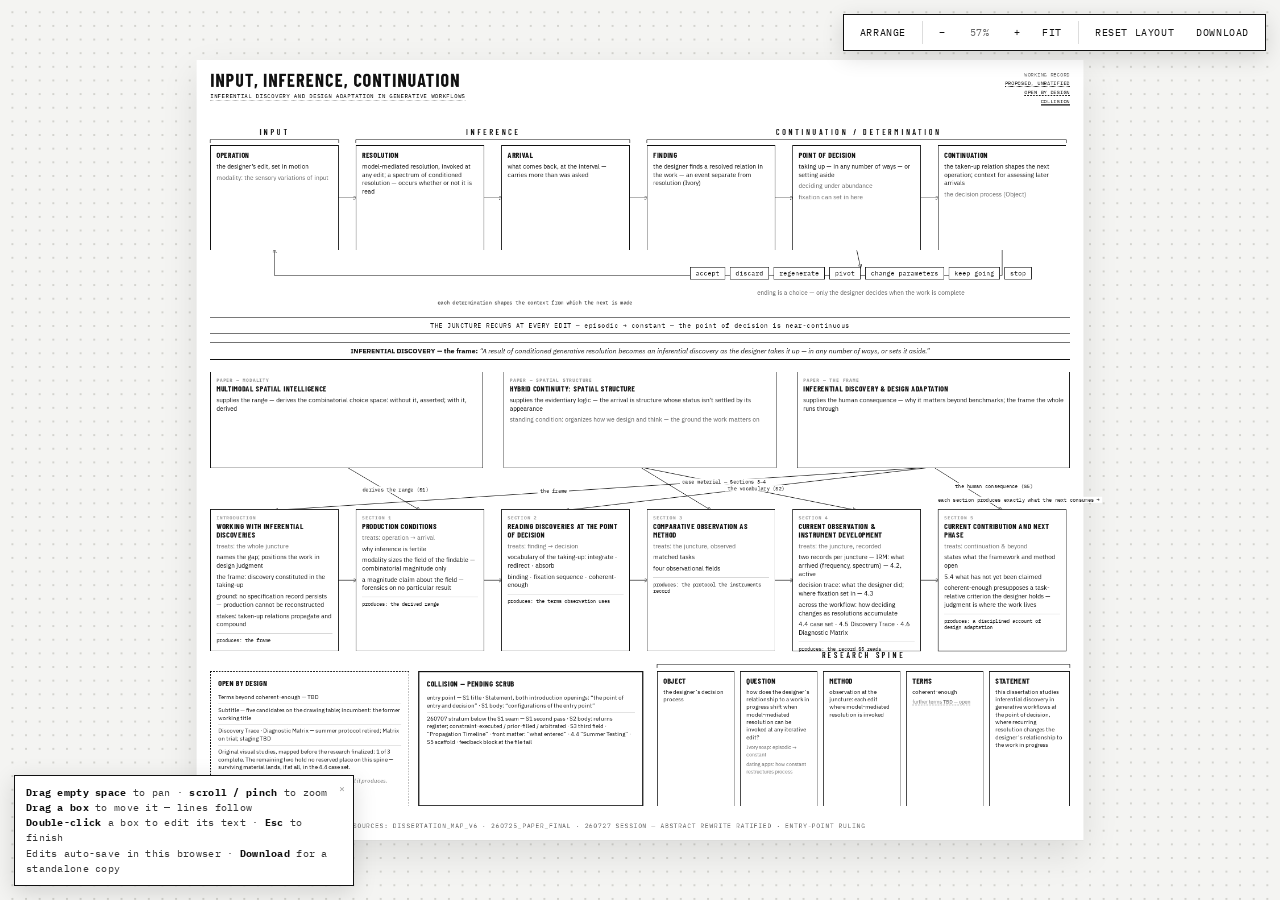
==== dissertation-map/dissertation_map_editable.html @ 13a4af2d "Add Miro-style editable dissertation map Rebuild the dissertation map as a single self-contained int" ====
<!DOCTYPE html>
<html lang="en">
<head>
<meta charset="UTF-8">
<meta name="viewport" content="width=device-width, initial-scale=1.0">
<title>Input, Inference, Continuation — editable</title>
<link rel="preconnect" href="https://fonts.googleapis.com">
<link rel="preconnect" href="https://fonts.gstatic.com" crossorigin>
<link href="https://fonts.googleapis.com/css2?family=Barlow+Condensed:wght@600;700&family=IBM+Plex+Sans:wght@400;500&family=IBM+Plex+Mono:wght@400;500&display=swap" rel="stylesheet">
<style>
  *{box-sizing:border-box;margin:0;padding:0}
  html,body{height:100%}
  body{background:#f4f4f2;color:#111;font-family:"IBM Plex Sans",system-ui,sans-serif;overflow:hidden}

  /* ── canvas / camera ─────────────────────────────────────────── */
  #viewport{
    position:fixed;inset:0;overflow:hidden;
    background-color:#f4f4f2;
    background-image:radial-gradient(circle, #d3d3ce 1px, transparent 1px);
    background-size:24px 24px;
    cursor:default;
    touch-action:none;
  }
  #viewport.panning{cursor:grabbing}
  #world{transform-origin:0 0;position:absolute;left:0;top:0;will-change:transform}
  #stage{position:relative;width:1560px;height:1372px;background:#fff;box-shadow:0 1px 0 rgba(0,0,0,.04),0 24px 60px rgba(0,0,0,.10)}
  #wires{position:absolute;inset:0;width:1560px;height:1372px;pointer-events:none;overflow:visible}
  #wires line,#wires path{stroke:#111;stroke-width:1;fill:none}

  .abs{position:absolute}
  .box{border:1px solid #111;background:#fff;padding:9px 10px}
  .box h3{font-family:"Barlow Condensed",sans-serif;font-weight:700;text-transform:uppercase;font-size:13.5px;letter-spacing:.05em;line-height:1.1}
  .box h4{font-family:"IBM Plex Mono",monospace;font-size:8px;letter-spacing:.1em;text-transform:uppercase;color:#999;margin-bottom:3px}
  .box p{font-size:10.5px;line-height:1.4;margin-top:5px}
  .box p.sub{color:#666}
  .box .produces{font-family:"IBM Plex Mono",monospace;font-size:9px;margin-top:8px;padding-top:6px;border-top:1px solid #ccc}

  h1{font-family:"Barlow Condensed",sans-serif;font-weight:700;text-transform:uppercase;font-size:32px;letter-spacing:.06em;line-height:1}
  .subtitle{font-family:"IBM Plex Mono",monospace;font-size:10px;letter-spacing:.07em;text-transform:uppercase;margin-top:7px}
  .epigraph{font-size:12px;color:#666;font-style:italic;margin-top:8px;white-space:nowrap}

  .legend{display:flex;flex-direction:column;gap:4px;align-items:flex-end;font-family:"IBM Plex Mono",monospace;font-size:9px;letter-spacing:.08em;text-transform:uppercase;color:#666}
  .legend .proposed,.legend .open,.legend .collision{color:#111}

  .proposed{border-bottom:1px dotted #111}
  .open{border-bottom:1px dashed #111}
  .collision{border-bottom:2px solid #111}

  .territory{font-family:"Barlow Condensed",sans-serif;font-weight:600;text-transform:uppercase;font-size:14px;letter-spacing:.34em;color:#111;text-align:center}

  .verb{border:1px solid #111;background:#fff;font-family:"IBM Plex Mono",monospace;font-size:10.5px;padding:3px 9px}
  .rider{font-size:10.5px;color:#666;text-align:center}
  .wire-label{font-family:"IBM Plex Mono",monospace;font-size:9px;letter-spacing:.03em;background:#fff;padding:0 4px;white-space:nowrap}

  .banner{border-top:1px solid #111;border-bottom:1px solid #111;text-align:center;font-family:"IBM Plex Mono",monospace;font-size:10.5px;letter-spacing:.05em;padding:7px 12px;background:#fff}
  .banner.frame{font-family:"IBM Plex Sans",sans-serif;font-size:12px;letter-spacing:0}
  .banner.frame .fixed{font-style:italic}

  .panel{background:#fff;padding:11px 13px}
  .panel.p-open{border:1px dashed #111}
  .panel.p-collision{border:2px solid #111}
  .panel h3{font-family:"Barlow Condensed",sans-serif;font-weight:700;text-transform:uppercase;font-size:13.5px;letter-spacing:.05em;margin-bottom:6px}
  .panel ul{list-style:none}
  .panel li{font-size:9.5px;padding:4px 0;border-bottom:1px solid #ddd;line-height:1.45}
  .panel li:last-child{border-bottom:none}
  .panel .test{font-style:italic;color:#666;margin-top:6px;font-size:9.5px}

  .spine-label{font-family:"Barlow Condensed",sans-serif;font-weight:600;text-transform:uppercase;font-size:14px;letter-spacing:.34em}
  .spine-box p{font-size:9.5px}
  .spine-box .sub{font-size:9px}

  footer.abs p{font-size:10.5px;color:#666}
  .version{font-family:"IBM Plex Mono",monospace;font-size:8.5px;letter-spacing:.08em;text-transform:uppercase;color:#999;margin-top:8px}

  /* ── interaction affordances ─────────────────────────────────── */
  body.mode-arrange .draggable{cursor:grab}
  body.mode-arrange .draggable:hover{outline:1px solid #9db;outline-offset:2px}
  .draggable.dragging{cursor:grabbing;outline:1px solid #4a8!important;outline-offset:2px}
  .draggable.editing{cursor:text;outline:1px dashed #4a8!important;outline-offset:2px;background:#fff}
  .draggable.editing *{cursor:text}

  /* ── floating toolbar (fixed to viewport, never pans) ─────────── */
  #bar{
    position:fixed;top:14px;right:14px;z-index:50;
    display:flex;gap:6px;align-items:center;
    background:#fff;border:1px solid #111;padding:6px 8px;
    box-shadow:0 6px 22px rgba(0,0,0,.14);
    font-family:"IBM Plex Mono",monospace;font-size:10px;letter-spacing:.06em;text-transform:uppercase;
  }
  #bar button{
    font:inherit;letter-spacing:inherit;text-transform:inherit;
    background:none;border:1px solid transparent;color:#111;cursor:pointer;
    padding:4px 7px;border-radius:2px;white-space:nowrap;
  }
  #bar button:hover{border-color:#111}
  #bar button.on{background:#111;color:#fff}
  #bar .sep{width:1px;align-self:stretch;background:#ddd;margin:0 2px}
  #bar .zoomlbl{min-width:40px;text-align:center;color:#666}

  #hint{
    position:fixed;left:14px;bottom:14px;z-index:50;max-width:340px;
    background:#fff;border:1px solid #111;padding:9px 11px;
    font-family:"IBM Plex Mono",monospace;font-size:9.5px;line-height:1.6;letter-spacing:.03em;color:#333;
    box-shadow:0 6px 22px rgba(0,0,0,.14);
  }
  #hint b{color:#111}
  #hint .close{position:absolute;top:5px;right:8px;cursor:pointer;color:#999;border:none;background:none;font:inherit}
  #hint.hidden{display:none}

  #toast{
    position:fixed;left:50%;bottom:18px;transform:translateX(-50%);z-index:60;
    background:#111;color:#fff;padding:7px 14px;font-family:"IBM Plex Mono",monospace;
    font-size:10px;letter-spacing:.06em;text-transform:uppercase;opacity:0;transition:opacity .18s;pointer-events:none;
  }
  #toast.show{opacity:1}

  body.mode-view #bar .arrange-only{display:none}

  @media print{#bar,#hint,#toast{display:none}#viewport{position:static;overflow:visible;background:#fff}#world{transform:none!important}#stage{box-shadow:none}}
</style>
</head>
<body class="mode-arrange">

<!-- ── floating toolbar ─────────────────────────────────────────── -->
<div id="bar">
  <button id="modeBtn" title="Toggle arrange / view (lock) mode">arrange</button>
  <span class="sep"></span>
  <button id="zoomOut" title="Zoom out">−</button>
  <span class="zoomlbl" id="zoomLbl">100%</span>
  <button id="zoomIn" title="Zoom in">+</button>
  <button id="fitBtn" title="Fit map to screen">fit</button>
  <span class="sep"></span>
  <button id="resetBtn" class="arrange-only" title="Reset all boxes to their saved layout">reset layout</button>
  <button id="downloadBtn" title="Download a standalone copy with the current layout">download</button>
</div>

<!-- ── help card ────────────────────────────────────────────────── -->
<div id="hint">
  <button class="close" onclick="document.getElementById('hint').classList.add('hidden')">×</button>
  <b>Drag empty space</b> to pan · <b>scroll / pinch</b> to zoom<br>
  <b>Drag a box</b> to move it — lines follow<br>
  <b>Double-click</b> a box to edit its text · <b>Esc</b> to finish<br>
  Edits auto-save in this browser · <b>Download</b> for a standalone copy
</div>

<div id="toast"></div>

<!-- ── canvas ───────────────────────────────────────────────────── -->
<div id="viewport">
<div id="world">
<div id="stage">

<!-- WIRES: brackets + connectors are regenerated from live box positions -->
<svg id="wires" viewBox="0 0 1560 1372" xmlns="http://www.w3.org/2000/svg" aria-hidden="true">
  <defs>
    <marker id="arr" viewBox="0 0 10 10" refX="9" refY="5" markerWidth="7" markerHeight="7" orient="auto-start-reverse">
      <path d="M0,0 L10,5 L0,10 z" fill="#111"/>
    </marker>
  </defs>
  <g id="conns"></g>
</svg>

<!-- ═══ HEADER ═══ -->
<div id="h-title" class="abs draggable" style="left:24px;top:18px;width:900px">
  <h1>Input, Inference, Continuation</h1>
  <div class="subtitle"><span class="proposed">Inferential Discovery and Design Adaptation in Generative Workflows</span></div>
</div>
<div id="legend" class="abs draggable" style="left:1312px;top:20px;width:224px">
  <div class="legend">
    <span>working record</span>
    <span class="proposed">proposed, unratified</span>
    <span class="open">open by design</span>
    <span class="collision">collision</span>
  </div>
</div>

<!-- ═══ TERRITORY RAIL ═══ -->
<div id="terr-input" class="abs territory draggable" style="left:24px;top:118px;width:226px">Input</div>
<div id="terr-inference" class="abs territory draggable" style="left:282px;top:118px;width:480px">Inference</div>
<div id="terr-continuation" class="abs territory draggable" style="left:794px;top:118px;width:742px">Continuation / Determination</div>

<!-- ═══ ANATOMY ROW ═══ -->
<div id="op" class="abs box draggable" style="left:24px;top:150px;width:226px;height:185px">
  <h3>Operation</h3>
  <p>the designer&rsquo;s edit, set in motion</p>
  <p class="sub">modality: the sensory variations of input</p>
</div>
<div id="res" class="abs box draggable" style="left:280px;top:150px;width:226px;height:185px">
  <h3>Resolution</h3>
  <p>model-mediated resolution, invoked at any edit; a spectrum of conditioned resolution — occurs whether or not it is read</p>
</div>
<div id="arr" class="abs box draggable" style="left:536px;top:150px;width:226px;height:185px">
  <h3>Arrival</h3>
  <p>what comes back, at the interval — carries more than was asked</p>
</div>
<div id="find" class="abs box draggable" style="left:792px;top:150px;width:226px;height:185px">
  <h3>Finding</h3>
  <p>the designer finds a resolved relation in the work — an event separate from resolution (Ivory)</p>
</div>
<div id="dec" class="abs box draggable" style="left:1048px;top:150px;width:226px;height:185px">
  <h3>Point of Decision</h3>
  <p>taking up — in any number of ways — or setting aside</p>
  <p class="sub">deciding under abundance</p>
  <p class="sub">fixation can set in here</p>
</div>
<div id="cont" class="abs box draggable" style="left:1304px;top:150px;width:226px;height:185px">
  <h3>Continuation</h3>
  <p>the taken-up relation shapes the next operation; context for assessing later arrivals</p>
  <p class="sub">the decision process (Object)</p>
</div>

<!-- ═══ THE DECISION PROCESS ═══ -->
<div id="verbs" class="abs draggable" style="left:800px;top:364px;width:736px;display:flex;gap:8px;justify-content:center;flex-wrap:nowrap">
  <span class="verb">accept</span><span class="verb">discard</span><span class="verb">regenerate</span><span class="verb">pivot</span><span class="verb">change parameters</span><span class="verb">keep going</span><span class="verb">stop</span>
</div>
<div id="rider-ending" class="abs rider draggable" style="left:800px;top:402px;width:736px">ending is a choice — only the designer decides when the work is complete</div>
<div id="wl-recur" class="abs wire-label draggable" style="left:420px;top:421px">each determination shapes the context from which the next is made</div>

<!-- ═══ BANNERS ═══ -->
<div id="banner-juncture" class="abs banner draggable" style="left:24px;top:452px;width:1512px">THE JUNCTURE RECURS AT EVERY EDIT — episodic → constant — the point of decision is near-continuous</div>
<div id="banner-frame" class="abs banner frame draggable" style="left:24px;top:496px;width:1512px"><b>INFERENTIAL DISCOVERY — the frame:</b> <span class="fixed">&ldquo;A result of conditioned generative resolution becomes an inferential discovery as the designer takes it up — in any number of ways, or sets it aside.&rdquo;</span></div>

<!-- ═══ PAPERS ROW ═══ -->
<div id="pap-mod" class="abs box draggable" style="left:24px;top:548px;width:480px;height:170px">
  <h4>Paper — Modality</h4>
  <h3>Multimodal Spatial Intelligence</h3>
  <p>supplies the range — derives the combinatorial choice space: without it, asserted; with it, derived</p>
</div>
<div id="pap-spatial" class="abs box draggable" style="left:540px;top:548px;width:480px;height:170px">
  <h4>Paper — Spatial Structure</h4>
  <h3>Hybrid Continuity: Spatial Structure</h3>
  <p>supplies the evidentiary logic — the arrival is structure whose status isn&rsquo;t settled by its appearance</p>
  <p class="sub">standing condition: organizes how we design and think — the ground the work matters on</p>
</div>
<div id="pap-frame" class="abs box draggable" style="left:1056px;top:548px;width:480px;height:170px">
  <h4>Paper — The Frame</h4>
  <h3>Inferential Discovery &amp; Design Adaptation</h3>
  <p>supplies the human consequence — why it matters beyond benchmarks; the frame the whole runs through</p>
</div>

<!-- edge labels: papers → sections -->
<div id="wl-s1" class="abs wire-label draggable" style="left:288px;top:750px">derives the range (S1)</div>
<div id="wl-cases" class="abs wire-label draggable" style="left:850px;top:736px">case material — Sections 3–4</div>
<div id="wl-frame" class="abs wire-label draggable" style="left:600px;top:752px">the frame</div>
<div id="wl-vocab" class="abs wire-label draggable" style="left:930px;top:748px">the vocabulary (S2)</div>
<div id="wl-human" class="abs wire-label draggable" style="left:1330px;top:744px">the human consequence (S5)</div>
<div id="wl-consume" class="abs wire-label draggable" style="left:1300px;top:768px">each section produces exactly what the next consumes →</div>

<!-- ═══ SECTIONS ROW ═══ -->
<div id="intro" class="abs box draggable" style="left:24px;top:790px;width:226px;height:250px">
  <h4>Introduction</h4>
  <h3>Working with Inferential Discoveries</h3>
  <p class="sub">treats: the whole juncture</p>
  <p>names the gap; positions the work in design judgment</p>
  <p>the frame: discovery constituted in the taking-up</p>
  <p>ground: no specification record persists — production cannot be reconstructed</p>
  <p>stakes: taken-up relations propagate and compound</p>
  <div class="produces">produces: the frame</div>
</div>
<div id="s1" class="abs box draggable" style="left:280px;top:790px;width:226px;height:250px">
  <h4>Section 1</h4>
  <h3>Production Conditions</h3>
  <p class="sub">treats: operation → arrival</p>
  <p>why inference is fertile</p>
  <p>modality sizes the field of the findable — combinatorial magnitude only</p>
  <p>a magnitude claim about the field — forensics on no particular result</p>
  <div class="produces">produces: the derived range</div>
</div>
<div id="s2" class="abs box draggable" style="left:536px;top:790px;width:226px;height:250px">
  <h4>Section 2</h4>
  <h3>Reading Discoveries at the Point of Decision</h3>
  <p class="sub">treats: finding → decision</p>
  <p>vocabulary of the taking-up: integrate · redirect · absorb</p>
  <p>binding · fixation sequence · coherent-enough</p>
  <div class="produces">produces: the terms observation uses</div>
</div>
<div id="s3" class="abs box draggable" style="left:792px;top:790px;width:226px;height:250px">
  <h4>Section 3</h4>
  <h3>Comparative Observation as Method</h3>
  <p class="sub">treats: the juncture, observed</p>
  <p>matched tasks</p>
  <p>four observational fields</p>
  <div class="produces">produces: the protocol the instruments record</div>
</div>
<div id="s4" class="abs box draggable" style="left:1048px;top:790px;width:226px;height:250px">
  <h4>Section 4</h4>
  <h3>Current Observation &amp; Instrument Development</h3>
  <p class="sub">treats: the juncture, recorded</p>
  <p>two records per juncture — IRM: what arrived (frequency, spectrum) — 4.2, active</p>
  <p>decision trace: what the designer did; where fixation set in — 4.3</p>
  <p>across the workflow: how deciding changes as resolutions accumulate</p>
  <p>4.4 case set · 4.5 Discovery Trace · 4.6 Diagnostic Matrix</p>
  <div class="produces">produces: the record S5 reads</div>
</div>
<div id="s5" class="abs box draggable" style="left:1304px;top:790px;width:226px;height:250px">
  <h4>Section 5</h4>
  <h3>Current Contribution and Next Phase</h3>
  <p class="sub">treats: continuation &amp; beyond</p>
  <p>states what the framework and method open</p>
  <p>5.4 what has not yet been claimed</p>
  <p>coherent-enough presupposes a task-relative criterion the designer holds — judgment is where the work lives</p>
  <div class="produces">produces: a disciplined account of design adaptation</div>
</div>

<!-- ═══ STATUS PANELS ═══ -->
<div id="panel-open" class="abs panel p-open draggable" style="left:24px;top:1075px;width:350px;height:238px">
  <h3>Open by Design</h3>
  <ul>
    <li>Terms beyond coherent-enough — TBD</li>
    <li>Subtitle — five candidates on the drawing table; incumbent: the former working title</li>
    <li>Discovery Trace · Diagnostic Matrix — summer protocol retired; Matrix on trial; staging TBD</li>
    <li>Original visual studies, mapped before the research finalized: 1 of 3 complete. The remaining two hold no reserved place on this spine — surviving material lands, if at all, in the 4.4 case set.</li>
  </ul>
  <p class="test">A study earns its place when a section consumes what it produces.</p>
</div>
<div id="panel-collision" class="abs panel p-collision draggable" style="left:390px;top:1075px;width:396px;height:238px">
  <h3>Collision — Pending Scrub</h3>
  <ul>
    <li>entry point — S1 title · Statement, both introduction openings: &ldquo;the point of entry and decision&rdquo; · S1 body: &ldquo;configurations of the entry point&rdquo;</li>
    <li>260707 stratum below the S1 seam — S1 second pass · S2 body: returns register; constraint-executed / prior-filled / arbitrated · S3 third field · &ldquo;Propagation Timeline&rdquo; · front matter: &ldquo;what entered&rdquo; · 4.4 &ldquo;Summer Testing&rdquo; · S5 scaffold · feedback block at the file tail</li>
  </ul>
</div>

<!-- ═══ RESEARCH SPINE ═══ -->
<div id="spine-label" class="abs spine-label draggable" style="left:810px;top:1038px;width:726px;text-align:center">Research Spine</div>
<div id="object" class="abs box spine-box draggable" style="left:810px;top:1075px;width:136px;height:238px">
  <h3>Object</h3>
  <p>the designer&rsquo;s decision process</p>
</div>
<div id="question" class="abs box spine-box draggable" style="left:956px;top:1075px;width:136px;height:238px">
  <h3>Question</h3>
  <p>how does the designer&rsquo;s relationship to a work in progress shift when model-mediated resolution can be invoked at any iterative edit?</p>
  <p class="sub">Ivory soap: episodic → constant</p>
  <p class="sub">dating apps: how constant restructures process</p>
</div>
<div id="method" class="abs box spine-box draggable" style="left:1102px;top:1075px;width:136px;height:238px">
  <h3>Method</h3>
  <p>observation at the juncture: each edit where model-mediated resolution is invoked</p>
</div>
<div id="terms" class="abs box spine-box draggable" style="left:1248px;top:1075px;width:136px;height:238px">
  <h3>Terms</h3>
  <p>coherent-enough</p>
  <p class="sub"><span class="open">further terms TBD — open</span></p>
</div>
<div id="statement" class="abs box spine-box draggable" style="left:1394px;top:1075px;width:142px;height:238px">
  <h3>Statement</h3>
  <p>this dissertation studies inferential discovery in generative workflows at the point of decision, where recurring resolution changes the designer&rsquo;s relationship to the work in progress</p>
</div>

<!-- ═══ FOOTER ═══ -->
<footer id="footer" class="abs draggable" style="left:24px;top:1332px;width:1512px">
  <p class="version">dissertation_map_v10 · 260727 · sources: dissertation_map_v6 · 260725_PAPER_FINAL · 260727 session — abstract rewrite ratified · entry-point ruling</p>
</footer>

</div><!-- /stage -->
</div><!-- /world -->
</div><!-- /viewport -->

<script>
(function(){
  "use strict";

  const STORE_KEY = 'dissertation_map_edits_v1';
  const stage    = document.getElementById('stage');
  const world    = document.getElementById('world');
  const viewport = document.getElementById('viewport');
  const conns    = document.getElementById('conns');
  const els       = Array.from(stage.querySelectorAll('.draggable'));
  const byId      = Object.fromEntries(els.map(e => [e.id, e]));

  /* ── connector definitions (reference box ids) ──────────────────── */
  // brackets that span a group of boxes, sitting just above them
  const BRACKETS = [
    {ids:['op']},
    {ids:['res','arr']},
    {ids:['find','dec','cont']},
    {ids:['object','question','method','terms','statement'], gap:12},
  ];
  // straight arrows: from one box side to another box side
  const A = (from,fs,to,ts)=>({from,fs,to,ts,type:'straight'});
  const CONNECTORS = [
    // anatomy chain
    A('op','right','res','left'), A('res','right','arr','left'),
    A('arr','right','find','left'), A('find','right','dec','left'),
    A('dec','right','cont','left'),
    // decision → the verbs
    A('dec','bottom','verbs','top'),
    // continuation loops back to operation
    {from:'cont',fs:'bottom',to:'op',ts:'bottom',type:'loop'},
    // papers → sections
    A('pap-mod','bottom','s1','top'),
    A('pap-spatial','bottom','s3','top'),
    A('pap-spatial','bottom','s4','top'),
    A('pap-frame','bottom','intro','top'),
    A('pap-frame','bottom','s2','top'),
    A('pap-frame','bottom','s5','top'),
    // section chain
    A('intro','right','s1','left'), A('s1','right','s2','left'),
    A('s2','right','s3','left'), A('s3','right','s4','left'),
    A('s4','right','s5','left'),
  ];

  /* ── geometry helpers ───────────────────────────────────────────── */
  function geo(el){
    return {x:el.offsetLeft, y:el.offsetTop, w:el.offsetWidth, h:el.offsetHeight};
  }
  function anchor(el, side){
    const g = geo(el);
    switch(side){
      case 'left':   return [g.x,        g.y + g.h/2];
      case 'right':  return [g.x + g.w,  g.y + g.h/2];
      case 'top':    return [g.x + g.w/2,g.y];
      case 'bottom': return [g.x + g.w/2,g.y + g.h];
      default:       return [g.x + g.w/2,g.y + g.h/2];
    }
  }
  // pull a point a few px toward/away from a box edge along axis
  function inset(p, side, d){
    if(side==='left')   return [p[0]+d, p[1]];
    if(side==='right')  return [p[0]-d, p[1]];
    if(side==='top')    return [p[0], p[1]+d];
    if(side==='bottom') return [p[0], p[1]-d];
    return p;
  }

  function redraw(){
    const parts = [];
    // brackets
    for(const b of BRACKETS){
      const gs = b.ids.map(id=>geo(byId[id]));
      const x1 = Math.min(...gs.map(g=>g.x));
      const x2 = Math.max(...gs.map(g=>g.x+g.w));
      const y  = Math.min(...gs.map(g=>g.y)) - (b.gap||10);
      const t  = 6;
      parts.push(`<path d="M${x1} ${y} v${t} M${x1} ${y} H${x2} M${x2} ${y} v${t}"/>`);
    }
    // connectors
    for(const c of CONNECTORS){
      const a = byId[c.from], z = byId[c.to];
      if(!a || !z) continue;
      let p1 = inset(anchor(a, c.fs), c.fs, 2);
      let p2 = inset(anchor(z, c.ts), c.ts, 2);
      if(c.type==='loop'){
        const lane = Math.max(p1[1], p2[1]) + 46;
        parts.push(`<path d="M${p1[0]} ${p1[1]} V${lane} H${p2[0]} V${p2[1]}" marker-end="url(#arr)"/>`);
      } else {
        parts.push(`<path d="M${p1[0]} ${p1[1]} L${p2[0]} ${p2[1]}" marker-end="url(#arr)"/>`);
      }
    }
    conns.innerHTML = parts.join('');
  }

  /* ── camera (pan + zoom) ────────────────────────────────────────── */
  const cam = {x:0, y:0, s:1};
  const MIN_S = 0.2, MAX_S = 3;
  function applyCam(){
    world.style.transform = `translate(${cam.x}px, ${cam.y}px) scale(${cam.s})`;
    viewport.style.backgroundPosition = `${cam.x}px ${cam.y}px`;
    viewport.style.backgroundSize = `${24*cam.s}px ${24*cam.s}px`;
    document.getElementById('zoomLbl').textContent = Math.round(cam.s*100) + '%';
  }
  function zoomAt(sx, sy, factor){
    const ns = Math.max(MIN_S, Math.min(MAX_S, cam.s*factor));
    const k = ns/cam.s;
    cam.x = sx - (sx - cam.x)*k;
    cam.y = sy - (sy - cam.y)*k;
    cam.s = ns;
    applyCam();
  }
  function fit(){
    const pad = 60;
    const vw = viewport.clientWidth - pad*2;
    const vh = viewport.clientHeight - pad*2;
    const s = Math.max(MIN_S, Math.min(MAX_S, Math.min(vw/1560, vh/1372)));
    cam.s = s;
    cam.x = (viewport.clientWidth  - 1560*s)/2;
    cam.y = (viewport.clientHeight - 1372*s)/2;
    applyCam();
  }

  viewport.addEventListener('wheel', (e)=>{
    e.preventDefault();
    const r = viewport.getBoundingClientRect();
    const factor = e.deltaY < 0 ? 1.1 : 1/1.1;
    zoomAt(e.clientX - r.left, e.clientY - r.top, factor);
  }, {passive:false});

  /* ── unified pointer handling: pan / drag / edit ────────────────── */
  let drag = null;          // active box drag
  let pan  = null;          // active canvas pan
  const pointers = new Map();// for pinch
  let pinch = null;
  let rafPending = false;
  function scheduleRedraw(){
    if(rafPending) return; rafPending = true;
    requestAnimationFrame(()=>{ rafPending = false; redraw(); });
  }

  function editingEl(){ return document.querySelector('.draggable.editing'); }

  viewport.addEventListener('pointerdown', (e)=>{
    pointers.set(e.pointerId, {x:e.clientX, y:e.clientY});
    if(pointers.size === 2){ startPinch(); pan = null; drag = null; return; }

    const ed = editingEl();
    const target = e.target.closest('.draggable');

    // clicking inside the element currently being edited → let text selection work
    if(ed && target === ed) return;
    // clicking anywhere else finishes an in-progress edit
    if(ed && target !== ed) endEdit(ed);

    const arrange = document.body.classList.contains('mode-arrange');
    if(arrange && target){
      // begin dragging a box
      drag = {
        el: target,
        startX: e.clientX, startY: e.clientY,
        origLeft: parseFloat(target.style.left) || target.offsetLeft,
        origTop:  parseFloat(target.style.top)  || target.offsetTop,
        moved: false,
      };
      target.setPointerCapture(e.pointerId);
      e.preventDefault();
    } else {
      // begin panning the canvas
      pan = {startX:e.clientX, startY:e.clientY, camX:cam.x, camY:cam.y};
      viewport.classList.add('panning');
    }
  });

  viewport.addEventListener('pointermove', (e)=>{
    if(pointers.has(e.pointerId)) pointers.set(e.pointerId, {x:e.clientX, y:e.clientY});

    if(pinch){ updatePinch(); return; }

    if(drag){
      const dx = (e.clientX - drag.startX)/cam.s;
      const dy = (e.clientY - drag.startY)/cam.s;
      if(!drag.moved && Math.hypot(e.clientX-drag.startX, e.clientY-drag.startY) > 3){
        drag.moved = true;
        drag.el.classList.add('dragging');
      }
      if(drag.moved){
        drag.el.style.left = Math.round(drag.origLeft + dx) + 'px';
        drag.el.style.top  = Math.round(drag.origTop  + dy) + 'px';
        scheduleRedraw();
      }
      return;
    }
    if(pan){
      cam.x = pan.camX + (e.clientX - pan.startX);
      cam.y = pan.camY + (e.clientY - pan.startY);
      applyCam();
    }
  });

  function endPointer(e){
    pointers.delete(e.pointerId);
    if(pointers.size < 2 && pinch) pinch = null;

    if(drag){
      if(drag.moved){ drag.el.classList.remove('dragging'); save(); }
      drag = null;
    }
    if(pan){ pan = null; viewport.classList.remove('panning'); }
  }
  viewport.addEventListener('pointerup', endPointer);
  viewport.addEventListener('pointercancel', endPointer);

  /* pinch-zoom */
  function twoPts(){ return Array.from(pointers.values()); }
  function startPinch(){
    const p = twoPts();
    const r = viewport.getBoundingClientRect();
    pinch = {
      dist: Math.hypot(p[0].x-p[1].x, p[0].y-p[1].y),
      cx: (p[0].x+p[1].x)/2 - r.left,
      cy: (p[0].y+p[1].y)/2 - r.top,
    };
  }
  function updatePinch(){
    const p = twoPts(); if(p.length<2) return;
    const d = Math.hypot(p[0].x-p[1].x, p[0].y-p[1].y);
    if(pinch.dist>0) zoomAt(pinch.cx, pinch.cy, d/pinch.dist);
    pinch.dist = d;
  }

  /* ── inline text editing ────────────────────────────────────────── */
  function beginEdit(el){
    if(!document.body.classList.contains('mode-arrange')) return;
    el.classList.add('editing');
    el.contentEditable = 'true';
    el.focus();
  }
  function endEdit(el){
    el.classList.remove('editing');
    el.contentEditable = 'false';
    save();
  }
  viewport.addEventListener('dblclick', (e)=>{
    const t = e.target.closest('.draggable');
    if(t) beginEdit(t);
  });
  document.addEventListener('keydown', (e)=>{
    if(e.key === 'Escape'){ const ed = editingEl(); if(ed){ ed.blur(); endEdit(ed);} }
  });
  // finish editing on blur (e.g. clicking the toolbar)
  els.forEach(el=>el.addEventListener('blur', ()=>{ if(el.classList.contains('editing')) endEdit(el); }));
  // typing marks content dirty → autosave
  stage.addEventListener('input', debounce(save, 500));

  /* ── persistence ────────────────────────────────────────────────── */
  // capture pristine layout/content BEFORE applying any saved overrides
  const DEFAULT = els.map(el=>({
    id: el.id,
    left: el.style.left, top: el.style.top,
    html: el.innerHTML,
  }));

  function save(){
    const pos = {}, txt = {};
    els.forEach(el=>{
      pos[el.id] = {l: el.style.left, t: el.style.top};
      const d = DEFAULT.find(x=>x.id===el.id);
      if(d && el.innerHTML !== d.html) txt[el.id] = el.innerHTML;
    });
    try{
      localStorage.setItem(STORE_KEY, JSON.stringify({v:1, pos, txt}));
      flash('saved');
    }catch(err){ /* storage may be unavailable */ }
  }
  function load(){
    let data; try{ data = JSON.parse(localStorage.getItem(STORE_KEY)||'null'); }catch(e){ data=null; }
    if(!data) return;
    els.forEach(el=>{
      if(data.txt && data.txt[el.id] != null) el.innerHTML = data.txt[el.id];
      if(data.pos && data.pos[el.id]){
        if(data.pos[el.id].l) el.style.left = data.pos[el.id].l;
        if(data.pos[el.id].t) el.style.top  = data.pos[el.id].t;
      }
    });
  }
  function resetLayout(){
    if(!confirm('Reset all boxes and text to the saved default layout? This clears your browser edits.')) return;
    DEFAULT.forEach(d=>{
      const el = byId[d.id];
      el.style.left = d.left; el.style.top = d.top; el.innerHTML = d.html;
    });
    localStorage.removeItem(STORE_KEY);
    redraw(); flash('layout reset');
  }

  /* ── download standalone copy (current layout baked in) ─────────── */
  function download(){
    const ed = editingEl(); if(ed) endEdit(ed);
    const clone = document.documentElement.cloneNode(true);
    // neutralise transient UI state in the copy
    clone.querySelectorAll('.editing').forEach(n=>{n.classList.remove('editing'); n.removeAttribute('contenteditable');});
    clone.querySelectorAll('.dragging').forEach(n=>n.classList.remove('dragging'));
    const b = clone.querySelector('body'); if(b){ b.className = 'mode-arrange'; }
    const hint = clone.querySelector('#hint'); if(hint) hint.classList.remove('hidden');
    const wt = clone.querySelector('#world');
    if(wt) wt.removeAttribute('style'); // copy opens at a fresh fitted view
    const html = '<!DOCTYPE html>\n' + clone.outerHTML;
    const blob = new Blob([html], {type:'text/html'});
    const a = document.createElement('a');
    a.href = URL.createObjectURL(blob);
    a.download = 'dissertation_map_editable.html';
    a.click();
    URL.revokeObjectURL(a.href);
    flash('downloaded');
  }

  /* ── toolbar wiring ─────────────────────────────────────────────── */
  document.getElementById('zoomIn').onclick  = ()=>zoomAt(viewport.clientWidth/2, viewport.clientHeight/2, 1.2);
  document.getElementById('zoomOut').onclick = ()=>zoomAt(viewport.clientWidth/2, viewport.clientHeight/2, 1/1.2);
  document.getElementById('fitBtn').onclick  = fit;
  document.getElementById('resetBtn').onclick = resetLayout;
  document.getElementById('downloadBtn').onclick = download;
  document.getElementById('modeBtn').onclick = function(){
    const arrange = document.body.classList.toggle('mode-arrange');
    document.body.classList.toggle('mode-view', !arrange);
    this.textContent = arrange ? 'arrange' : 'view';
    this.classList.toggle('on', !arrange);
    const ed = editingEl(); if(ed && !arrange) endEdit(ed);
  };

  /* ── utilities ──────────────────────────────────────────────────── */
  function debounce(fn, ms){ let t; return function(){ clearTimeout(t); t=setTimeout(fn, ms); }; }
  let toastT;
  function flash(msg){
    const el = document.getElementById('toast');
    el.textContent = msg; el.classList.add('show');
    clearTimeout(toastT); toastT = setTimeout(()=>el.classList.remove('show'), 1100);
  }

  window.addEventListener('resize', ()=>{ /* keep current cam; just redraw grid math not needed */ });

  /* ── boot ───────────────────────────────────────────────────────── */
  load();
  redraw();
  fit();
})();
</script>
</body>
</html>
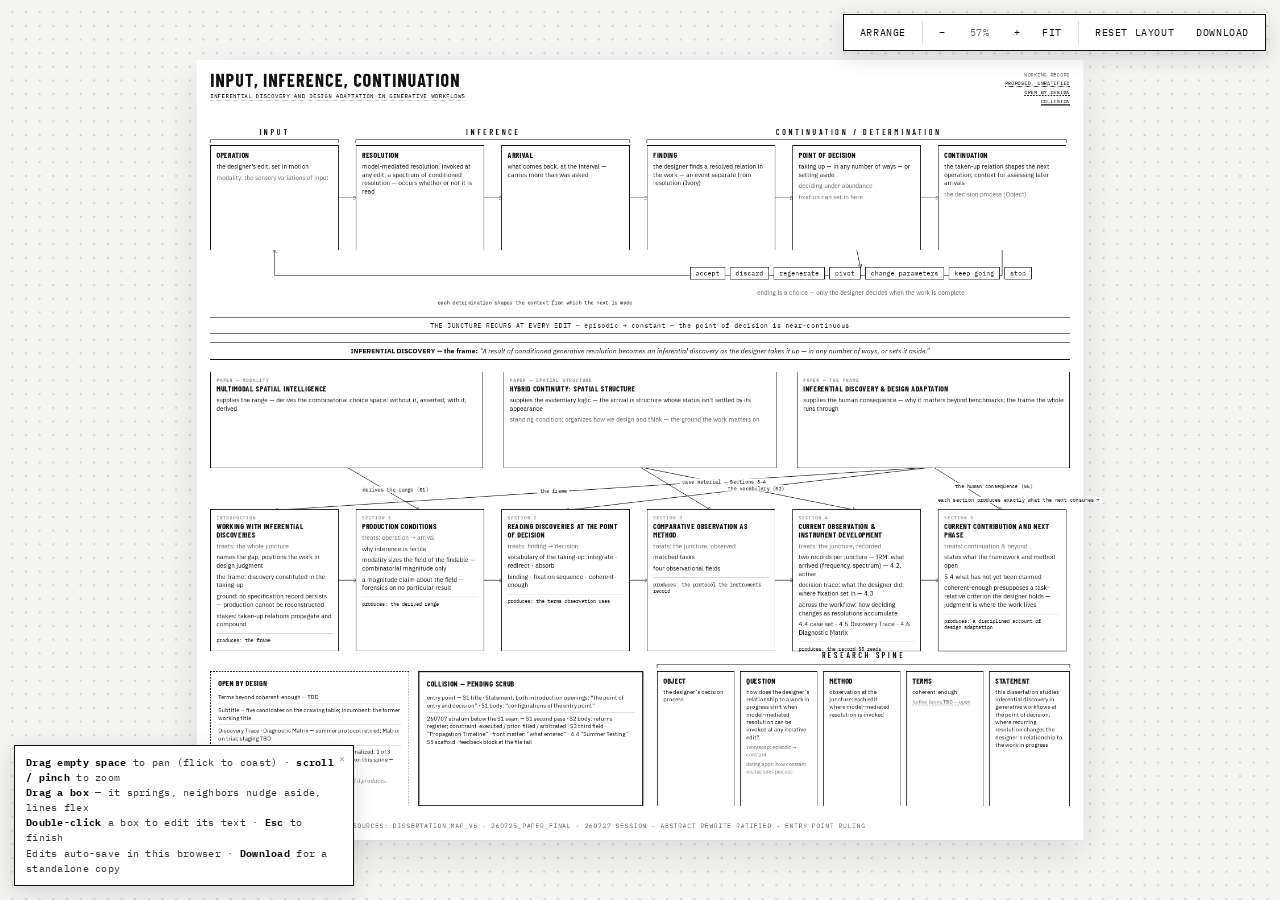
==== commit 4d4e4d91: "Add spring physics: bouncy drag, flexing connectors, inertial pan Replace the rigid drag/redraw laye" ====
--- a/dissertation-map/dissertation_map_editable.html
+++ b/dissertation-map/dissertation_map_editable.html
@@ -73,9 +73,11 @@
   .version{font-family:"IBM Plex Mono",monospace;font-size:8.5px;letter-spacing:.08em;text-transform:uppercase;color:#999;margin-top:8px}
 
   /* ── interaction affordances ─────────────────────────────────── */
+  .draggable{transition:transform .13s cubic-bezier(.34,1.56,.64,1), box-shadow .13s ease}
   body.mode-arrange .draggable{cursor:grab}
   body.mode-arrange .draggable:hover{outline:1px solid #9db;outline-offset:2px}
   .draggable.dragging{cursor:grabbing;outline:1px solid #4a8!important;outline-offset:2px}
+  .draggable.lift{transform:scale(1.035);z-index:30;box-shadow:0 14px 34px rgba(0,0,0,.20)}
   .draggable.editing{cursor:text;outline:1px dashed #4a8!important;outline-offset:2px;background:#fff}
   .draggable.editing *{cursor:text}
 
@@ -137,8 +139,8 @@
 <!-- ── help card ────────────────────────────────────────────────── -->
 <div id="hint">
   <button class="close" onclick="document.getElementById('hint').classList.add('hidden')">×</button>
-  <b>Drag empty space</b> to pan · <b>scroll / pinch</b> to zoom<br>
-  <b>Drag a box</b> to move it — lines follow<br>
+  <b>Drag empty space</b> to pan (flick to coast) · <b>scroll / pinch</b> to zoom<br>
+  <b>Drag a box</b> — it springs, neighbors nudge aside, lines flex<br>
   <b>Double-click</b> a box to edit its text · <b>Esc</b> to finish<br>
   Edits auto-save in this browser · <b>Download</b> for a standalone copy
 </div>
@@ -189,7 +191,7 @@
   <h3>Resolution</h3>
   <p>model-mediated resolution, invoked at any edit; a spectrum of conditioned resolution — occurs whether or not it is read</p>
 </div>
-<div id="arr" class="abs box draggable" style="left:536px;top:150px;width:226px;height:185px">
+<div id="arrival" class="abs box draggable" style="left:536px;top:150px;width:226px;height:185px">
   <h3>Arrival</h3>
   <p>what comes back, at the interval — carries more than was asked</p>
 </div>
@@ -365,93 +367,194 @@
   const world    = document.getElementById('world');
   const viewport = document.getElementById('viewport');
   const conns    = document.getElementById('conns');
-  const els       = Array.from(stage.querySelectorAll('.draggable'));
-  const byId      = Object.fromEntries(els.map(e => [e.id, e]));
-
-  /* ── connector definitions (reference box ids) ──────────────────── */
-  // brackets that span a group of boxes, sitting just above them
+  const els      = Array.from(stage.querySelectorAll('.draggable'));
+  const byId     = Object.fromEntries(els.map(e => [e.id, e]));
+
+  /* ── connector + bracket definitions (reference box ids) ────────── */
   const BRACKETS = [
     {ids:['op']},
-    {ids:['res','arr']},
+    {ids:['res','arrival']},
     {ids:['find','dec','cont']},
     {ids:['object','question','method','terms','statement'], gap:12},
   ];
-  // straight arrows: from one box side to another box side
   const A = (from,fs,to,ts)=>({from,fs,to,ts,type:'straight'});
   const CONNECTORS = [
-    // anatomy chain
-    A('op','right','res','left'), A('res','right','arr','left'),
-    A('arr','right','find','left'), A('find','right','dec','left'),
+    A('op','right','res','left'), A('res','right','arrival','left'),
+    A('arrival','right','find','left'), A('find','right','dec','left'),
     A('dec','right','cont','left'),
-    // decision → the verbs
     A('dec','bottom','verbs','top'),
-    // continuation loops back to operation
     {from:'cont',fs:'bottom',to:'op',ts:'bottom',type:'loop'},
-    // papers → sections
     A('pap-mod','bottom','s1','top'),
     A('pap-spatial','bottom','s3','top'),
     A('pap-spatial','bottom','s4','top'),
     A('pap-frame','bottom','intro','top'),
     A('pap-frame','bottom','s2','top'),
     A('pap-frame','bottom','s5','top'),
-    // section chain
     A('intro','right','s1','left'), A('s1','right','s2','left'),
     A('s2','right','s3','left'), A('s3','right','s4','left'),
     A('s4','right','s5','left'),
   ];
-
-  /* ── geometry helpers ───────────────────────────────────────────── */
-  function geo(el){
-    return {x:el.offsetLeft, y:el.offsetTop, w:el.offsetWidth, h:el.offsetHeight};
-  }
-  function anchor(el, side){
-    const g = geo(el);
+  CONNECTORS.forEach(c=>{ if(c.type==='straight') c.cp = {x:0,y:0,vx:0,vy:0,init:false}; });
+
+  /* ── capture pristine defaults, then apply saved overrides ──────── */
+  const DEFAULT = els.map(el=>({id:el.id, left:el.style.left, top:el.style.top, html:el.innerHTML}));
+  (function load(){
+    let d; try{ d = JSON.parse(localStorage.getItem(STORE_KEY)||'null'); }catch(e){ d=null; }
+    if(!d) return;
+    els.forEach(el=>{
+      if(d.txt && d.txt[el.id] != null) el.innerHTML = d.txt[el.id];
+      if(d.pos && d.pos[el.id]){
+        if(d.pos[el.id].l) el.style.left = d.pos[el.id].l;
+        if(d.pos[el.id].t) el.style.top  = d.pos[el.id].t;
+      }
+    });
+  })();
+
+  /* ── particles: one per movable element ─────────────────────────── */
+  const P = els.map(el=>{
+    const x = parseFloat(el.style.left)||0, y = parseFloat(el.style.top)||0;
+    return {el, id:el.id, x, y, vx:0, vy:0, hx:x, hy:y,
+            w:el.offsetWidth, h:el.offsetHeight,
+            pinned:false, collide:el.matches('.box,.panel,.banner')};
+  });
+  const pById = Object.fromEntries(P.map(p=>[p.id,p]));
+
+  /* ── physics constants (underdamped = visible bounce) ───────────── */
+  const HOME_K = 0.10, DAMP = 0.86;     // box spring toward its home
+  const CP_K   = 0.30, CP_DAMP = 0.70;  // connector rubber-band midpoint
+  const COL_PAD = 6,   COL_SOFT = 0.5;  // soft collision separation
+  const VMAX = 40;                      // clamp release velocity
+  const SLEEP = 0.02;  let sleepy = 0;
+
+  /* ── geometry ───────────────────────────────────────────────────── */
+  function anchor(p, side){
     switch(side){
-      case 'left':   return [g.x,        g.y + g.h/2];
-      case 'right':  return [g.x + g.w,  g.y + g.h/2];
-      case 'top':    return [g.x + g.w/2,g.y];
-      case 'bottom': return [g.x + g.w/2,g.y + g.h];
-      default:       return [g.x + g.w/2,g.y + g.h/2];
-    }
-  }
-  // pull a point a few px toward/away from a box edge along axis
-  function inset(p, side, d){
-    if(side==='left')   return [p[0]+d, p[1]];
-    if(side==='right')  return [p[0]-d, p[1]];
-    if(side==='top')    return [p[0], p[1]+d];
-    if(side==='bottom') return [p[0], p[1]-d];
-    return p;
+      case 'left':   return [p.x,        p.y + p.h/2];
+      case 'right':  return [p.x + p.w,  p.y + p.h/2];
+      case 'top':    return [p.x + p.w/2,p.y];
+      case 'bottom': return [p.x + p.w/2,p.y + p.h];
+      default:       return [p.x + p.w/2,p.y + p.h/2];
+    }
+  }
+  function inset(pt, side, d){
+    if(side==='left')   return [pt[0]+d, pt[1]];
+    if(side==='right')  return [pt[0]-d, pt[1]];
+    if(side==='top')    return [pt[0], pt[1]+d];
+    if(side==='bottom') return [pt[0], pt[1]-d];
+    return pt;
+  }
+  function ends(c){
+    const a = pById[c.from], z = pById[c.to];
+    return [inset(anchor(a,c.fs), c.fs, 2), inset(anchor(z,c.ts), c.ts, 2)];
   }
 
   function redraw(){
     const parts = [];
-    // brackets
     for(const b of BRACKETS){
-      const gs = b.ids.map(id=>geo(byId[id]));
+      const gs = b.ids.map(id=>pById[id]);
       const x1 = Math.min(...gs.map(g=>g.x));
       const x2 = Math.max(...gs.map(g=>g.x+g.w));
       const y  = Math.min(...gs.map(g=>g.y)) - (b.gap||10);
-      const t  = 6;
-      parts.push(`<path d="M${x1} ${y} v${t} M${x1} ${y} H${x2} M${x2} ${y} v${t}"/>`);
-    }
-    // connectors
+      parts.push(`<path d="M${x1} ${y} v6 M${x1} ${y} H${x2} M${x2} ${y} v6"/>`);
+    }
     for(const c of CONNECTORS){
-      const a = byId[c.from], z = byId[c.to];
-      if(!a || !z) continue;
-      let p1 = inset(anchor(a, c.fs), c.fs, 2);
-      let p2 = inset(anchor(z, c.ts), c.ts, 2);
+      if(!pById[c.from] || !pById[c.to]) continue;
+      const [p1,p2] = ends(c);
       if(c.type==='loop'){
         const lane = Math.max(p1[1], p2[1]) + 46;
         parts.push(`<path d="M${p1[0]} ${p1[1]} V${lane} H${p2[0]} V${p2[1]}" marker-end="url(#arr)"/>`);
       } else {
-        parts.push(`<path d="M${p1[0]} ${p1[1]} L${p2[0]} ${p2[1]}" marker-end="url(#arr)"/>`);
+        const cp = c.cp;
+        parts.push(`<path d="M${p1[0].toFixed(1)} ${p1[1].toFixed(1)} Q${cp.x.toFixed(1)} ${cp.y.toFixed(1)} ${p2[0].toFixed(1)} ${p2[1].toFixed(1)}" marker-end="url(#arr)"/>`);
       }
     }
     conns.innerHTML = parts.join('');
   }
+  function initCPs(){
+    for(const c of CONNECTORS){
+      if(c.type!=='straight') continue;
+      const [p1,p2] = ends(c);
+      c.cp.x = (p1[0]+p2[0])/2; c.cp.y = (p1[1]+p2[1])/2;
+      c.cp.vx = c.cp.vy = 0; c.cp.init = true;
+    }
+  }
+
+  /* ── physics step ───────────────────────────────────────────────── */
+  function step(){
+    let energy = 0;
+    // spring boxes toward home
+    for(const p of P){
+      if(p.pinned){ energy += p.vx*p.vx + p.vy*p.vy; continue; }
+      p.vx = (p.vx + (p.hx - p.x)*HOME_K) * DAMP;
+      p.vy = (p.vy + (p.hy - p.y)*HOME_K) * DAMP;
+      p.x += p.vx; p.y += p.vy;
+      energy += p.vx*p.vx + p.vy*p.vy;
+    }
+    // collision: the box you're dragging shoves others aside; they spring back.
+    // Only the active box pushes — so at rest nothing fights the home springs
+    // (boxes may overlap freely once dropped, and the sim can fall asleep).
+    for(const a of P){
+      if(!a.pushing || !a.collide) continue;
+      for(const b of P){
+        if(b === a || !b.collide || b.pinned) continue;
+        const ox = Math.min(a.x+a.w,b.x+b.w) - Math.max(a.x,b.x) + COL_PAD;
+        const oy = Math.min(a.y+a.h,b.y+b.h) - Math.max(a.y,b.y) + COL_PAD;
+        if(ox>0 && oy>0){
+          if(ox < oy){
+            const dir = (b.x+b.w/2) < (a.x+a.w/2) ? -1 : 1;
+            b.x += dir*ox*COL_SOFT; b.vx += dir*ox*COL_SOFT*0.4;
+          } else {
+            const dir = (b.y+b.h/2) < (a.y+a.h/2) ? -1 : 1;
+            b.y += dir*oy*COL_SOFT; b.vy += dir*oy*COL_SOFT*0.4;
+          }
+        }
+      }
+    }
+    // rubber-band the connector midpoints toward their true midpoint
+    for(const c of CONNECTORS){
+      if(c.type!=='straight') continue;
+      if(!pById[c.from] || !pById[c.to]) continue;
+      const [p1,p2] = ends(c);
+      const mx = (p1[0]+p2[0])/2, my = (p1[1]+p2[1])/2;
+      const cp = c.cp;
+      if(!cp.init){ cp.x=mx; cp.y=my; cp.init=true; }
+      cp.vx = (cp.vx + (mx-cp.x)*CP_K) * CP_DAMP;
+      cp.vy = (cp.vy + (my-cp.y)*CP_K) * CP_DAMP;
+      cp.x += cp.vx; cp.y += cp.vy;
+      energy += cp.vx*cp.vx + cp.vy*cp.vy;
+    }
+    // camera inertia (flick-to-coast panning)
+    if(Math.abs(camVel.x)>0.02 || Math.abs(camVel.y)>0.02){
+      cam.x += camVel.x; cam.y += camVel.y;
+      camVel.x *= 0.9; camVel.y *= 0.9;
+      applyCam();
+      energy += camVel.x*camVel.x + camVel.y*camVel.y;
+    } else { camVel.x = camVel.y = 0; }
+    // commit box positions to the DOM
+    for(const p of P){ p.el.style.left = p.x.toFixed(2)+'px'; p.el.style.top = p.y.toFixed(2)+'px'; }
+    redraw();
+    return energy;
+  }
+
+  /* ── animation loop with sleep/wake ─────────────────────────────── */
+  let running = false;
+  function anyPinned(){ return P.some(p=>p.pinned); }
+  function wake(){ sleepy = 0; if(!running){ running = true; requestAnimationFrame(frame); } }
+  function frame(){
+    const e = step();
+    if(e < SLEEP && !anyPinned()){
+      if(++sleepy > 8){ running = false; settle(); return; }
+    } else sleepy = 0;
+    requestAnimationFrame(frame);
+  }
+  function settle(){
+    for(const p of P){ p.x = Math.round(p.x); p.y = Math.round(p.y); p.vx = p.vy = 0;
+                       p.el.style.left = p.x+'px'; p.el.style.top = p.y+'px'; }
+    redraw(); save();
+  }
 
   /* ── camera (pan + zoom) ────────────────────────────────────────── */
-  const cam = {x:0, y:0, s:1};
+  const cam = {x:0, y:0, s:1};  const camVel = {x:0, y:0};
   const MIN_S = 0.2, MAX_S = 3;
   function applyCam(){
     world.style.transform = `translate(${cam.x}px, ${cam.y}px) scale(${cam.s})`;
@@ -459,220 +562,140 @@
     viewport.style.backgroundSize = `${24*cam.s}px ${24*cam.s}px`;
     document.getElementById('zoomLbl').textContent = Math.round(cam.s*100) + '%';
   }
-  function zoomAt(sx, sy, factor){
-    const ns = Math.max(MIN_S, Math.min(MAX_S, cam.s*factor));
-    const k = ns/cam.s;
-    cam.x = sx - (sx - cam.x)*k;
-    cam.y = sy - (sy - cam.y)*k;
-    cam.s = ns;
-    applyCam();
+  function zoomAt(sx, sy, f){
+    const ns = Math.max(MIN_S, Math.min(MAX_S, cam.s*f)), k = ns/cam.s;
+    cam.x = sx - (sx - cam.x)*k;  cam.y = sy - (sy - cam.y)*k;  cam.s = ns;  applyCam();
   }
   function fit(){
-    const pad = 60;
-    const vw = viewport.clientWidth - pad*2;
-    const vh = viewport.clientHeight - pad*2;
+    const pad = 60, vw = viewport.clientWidth - pad*2, vh = viewport.clientHeight - pad*2;
     const s = Math.max(MIN_S, Math.min(MAX_S, Math.min(vw/1560, vh/1372)));
-    cam.s = s;
-    cam.x = (viewport.clientWidth  - 1560*s)/2;
-    cam.y = (viewport.clientHeight - 1372*s)/2;
-    applyCam();
-  }
-
-  viewport.addEventListener('wheel', (e)=>{
+    cam.s = s; cam.x = (viewport.clientWidth - 1560*s)/2; cam.y = (viewport.clientHeight - 1372*s)/2; applyCam();
+  }
+  viewport.addEventListener('wheel', e=>{
     e.preventDefault();
     const r = viewport.getBoundingClientRect();
-    const factor = e.deltaY < 0 ? 1.1 : 1/1.1;
-    zoomAt(e.clientX - r.left, e.clientY - r.top, factor);
+    zoomAt(e.clientX - r.left, e.clientY - r.top, e.deltaY<0 ? 1.1 : 1/1.1);
   }, {passive:false});
-
-  /* ── unified pointer handling: pan / drag / edit ────────────────── */
-  let drag = null;          // active box drag
-  let pan  = null;          // active canvas pan
-  const pointers = new Map();// for pinch
-  let pinch = null;
-  let rafPending = false;
-  function scheduleRedraw(){
-    if(rafPending) return; rafPending = true;
-    requestAnimationFrame(()=>{ rafPending = false; redraw(); });
-  }
-
+  function s2w(cx, cy){ const r = viewport.getBoundingClientRect();
+    return {x:(cx - r.left - cam.x)/cam.s, y:(cy - r.top - cam.y)/cam.s}; }
+
+  /* ── pointer: pan / drag / edit ─────────────────────────────────── */
+  let drag = null, pan = null; const pointers = new Map(); let pinch = null;
   function editingEl(){ return document.querySelector('.draggable.editing'); }
 
-  viewport.addEventListener('pointerdown', (e)=>{
+  viewport.addEventListener('pointerdown', e=>{
     pointers.set(e.pointerId, {x:e.clientX, y:e.clientY});
     if(pointers.size === 2){ startPinch(); pan = null; drag = null; return; }
-
-    const ed = editingEl();
-    const target = e.target.closest('.draggable');
-
-    // clicking inside the element currently being edited → let text selection work
-    if(ed && target === ed) return;
-    // clicking anywhere else finishes an in-progress edit
-    if(ed && target !== ed) endEdit(ed);
-
-    const arrange = document.body.classList.contains('mode-arrange');
-    if(arrange && target){
-      // begin dragging a box
-      drag = {
-        el: target,
-        startX: e.clientX, startY: e.clientY,
-        origLeft: parseFloat(target.style.left) || target.offsetLeft,
-        origTop:  parseFloat(target.style.top)  || target.offsetTop,
-        moved: false,
-      };
-      target.setPointerCapture(e.pointerId);
-      e.preventDefault();
+    const ed = editingEl(), t = e.target.closest('.draggable');
+    if(ed && t === ed) return;              // let text selection happen
+    if(ed && t !== ed) endEdit(ed);
+    if(document.body.classList.contains('mode-arrange') && t){
+      const p = pById[t.id], w = s2w(e.clientX, e.clientY);
+      drag = {p, gx:w.x - p.x, gy:w.y - p.y, moved:false};
+      p.pinned = true; p.pushing = true; p.vx = p.vy = 0;
+      t.setPointerCapture(e.pointerId); t.classList.add('lift');
+      camVel.x = camVel.y = 0; wake(); e.preventDefault();
     } else {
-      // begin panning the canvas
-      pan = {startX:e.clientX, startY:e.clientY, camX:cam.x, camY:cam.y};
-      viewport.classList.add('panning');
+      pan = {sx:e.clientX, sy:e.clientY, cx:cam.x, cy:cam.y, lx:e.clientX, ly:e.clientY};
+      camVel.x = camVel.y = 0; viewport.classList.add('panning');
     }
   });
-
-  viewport.addEventListener('pointermove', (e)=>{
+  viewport.addEventListener('pointermove', e=>{
     if(pointers.has(e.pointerId)) pointers.set(e.pointerId, {x:e.clientX, y:e.clientY});
-
     if(pinch){ updatePinch(); return; }
-
     if(drag){
-      const dx = (e.clientX - drag.startX)/cam.s;
-      const dy = (e.clientY - drag.startY)/cam.s;
-      if(!drag.moved && Math.hypot(e.clientX-drag.startX, e.clientY-drag.startY) > 3){
-        drag.moved = true;
-        drag.el.classList.add('dragging');
-      }
-      if(drag.moved){
-        drag.el.style.left = Math.round(drag.origLeft + dx) + 'px';
-        drag.el.style.top  = Math.round(drag.origTop  + dy) + 'px';
-        scheduleRedraw();
-      }
-      return;
-    }
-    if(pan){
-      cam.x = pan.camX + (e.clientX - pan.startX);
-      cam.y = pan.camY + (e.clientY - pan.startY);
-      applyCam();
+      const w = s2w(e.clientX, e.clientY), p = drag.p;
+      const nx = w.x - drag.gx, ny = w.y - drag.gy;
+      if(!drag.moved && Math.hypot(nx-p.x, ny-p.y) > 1){ drag.moved = true; p.el.classList.add('dragging'); }
+      p.vx = nx - p.x; p.vy = ny - p.y;     // carry momentum for release bounce
+      p.x = nx; p.y = ny; wake();
+    } else if(pan){
+      cam.x = pan.cx + (e.clientX - pan.sx); cam.y = pan.cy + (e.clientY - pan.sy);
+      camVel.x = e.clientX - pan.lx; camVel.y = e.clientY - pan.ly;
+      pan.lx = e.clientX; pan.ly = e.clientY; applyCam();
     }
   });
-
   function endPointer(e){
     pointers.delete(e.pointerId);
     if(pointers.size < 2 && pinch) pinch = null;
-
     if(drag){
-      if(drag.moved){ drag.el.classList.remove('dragging'); save(); }
-      drag = null;
-    }
-    if(pan){ pan = null; viewport.classList.remove('panning'); }
+      const p = drag.p; p.pinned = false; p.pushing = false;
+      p.hx = p.x; p.hy = p.y;               // dropped position becomes new home
+      p.vx = Math.max(-VMAX, Math.min(VMAX, p.vx));
+      p.vy = Math.max(-VMAX, Math.min(VMAX, p.vy));
+      p.el.classList.remove('dragging', 'lift');
+      drag = null; wake();                  // settle with a bounce
+    }
+    if(pan){ pan = null; viewport.classList.remove('panning');
+      if(Math.hypot(camVel.x, camVel.y) > 0.5) wake(); }
   }
   viewport.addEventListener('pointerup', endPointer);
   viewport.addEventListener('pointercancel', endPointer);
 
-  /* pinch-zoom */
   function twoPts(){ return Array.from(pointers.values()); }
-  function startPinch(){
-    const p = twoPts();
-    const r = viewport.getBoundingClientRect();
-    pinch = {
-      dist: Math.hypot(p[0].x-p[1].x, p[0].y-p[1].y),
-      cx: (p[0].x+p[1].x)/2 - r.left,
-      cy: (p[0].y+p[1].y)/2 - r.top,
-    };
-  }
-  function updatePinch(){
-    const p = twoPts(); if(p.length<2) return;
+  function startPinch(){ const p = twoPts(), r = viewport.getBoundingClientRect();
+    pinch = {dist:Math.hypot(p[0].x-p[1].x, p[0].y-p[1].y),
+             cx:(p[0].x+p[1].x)/2 - r.left, cy:(p[0].y+p[1].y)/2 - r.top}; }
+  function updatePinch(){ const p = twoPts(); if(p.length<2) return;
     const d = Math.hypot(p[0].x-p[1].x, p[0].y-p[1].y);
-    if(pinch.dist>0) zoomAt(pinch.cx, pinch.cy, d/pinch.dist);
-    pinch.dist = d;
-  }
+    if(pinch.dist>0) zoomAt(pinch.cx, pinch.cy, d/pinch.dist); pinch.dist = d; }
 
   /* ── inline text editing ────────────────────────────────────────── */
   function beginEdit(el){
     if(!document.body.classList.contains('mode-arrange')) return;
-    el.classList.add('editing');
-    el.contentEditable = 'true';
-    el.focus();
+    const p = pById[el.id]; p.pinned = true; p.vx = p.vy = 0;
+    el.classList.add('editing'); el.contentEditable = 'true'; el.focus();
   }
   function endEdit(el){
-    el.classList.remove('editing');
-    el.contentEditable = 'false';
-    save();
-  }
-  viewport.addEventListener('dblclick', (e)=>{
-    const t = e.target.closest('.draggable');
-    if(t) beginEdit(t);
-  });
-  document.addEventListener('keydown', (e)=>{
-    if(e.key === 'Escape'){ const ed = editingEl(); if(ed){ ed.blur(); endEdit(ed);} }
-  });
-  // finish editing on blur (e.g. clicking the toolbar)
+    el.classList.remove('editing'); el.contentEditable = 'false';
+    const p = pById[el.id]; if(p){ p.pinned = false; p.w = el.offsetWidth; p.h = el.offsetHeight; }
+    wake(); save();
+  }
+  viewport.addEventListener('dblclick', e=>{ const t = e.target.closest('.draggable'); if(t) beginEdit(t); });
+  document.addEventListener('keydown', e=>{ if(e.key==='Escape'){ const ed = editingEl(); if(ed){ ed.blur(); endEdit(ed); } } });
   els.forEach(el=>el.addEventListener('blur', ()=>{ if(el.classList.contains('editing')) endEdit(el); }));
-  // typing marks content dirty → autosave
-  stage.addEventListener('input', debounce(save, 500));
+  stage.addEventListener('input', debounce(()=>{
+    const ed = editingEl(); if(ed){ const p = pById[ed.id]; p.w = ed.offsetWidth; p.h = ed.offsetHeight; }
+    redraw(); save();
+  }, 400));
 
   /* ── persistence ────────────────────────────────────────────────── */
-  // capture pristine layout/content BEFORE applying any saved overrides
-  const DEFAULT = els.map(el=>({
-    id: el.id,
-    left: el.style.left, top: el.style.top,
-    html: el.innerHTML,
-  }));
-
   function save(){
     const pos = {}, txt = {};
-    els.forEach(el=>{
-      pos[el.id] = {l: el.style.left, t: el.style.top};
-      const d = DEFAULT.find(x=>x.id===el.id);
-      if(d && el.innerHTML !== d.html) txt[el.id] = el.innerHTML;
+    P.forEach(p=>{
+      pos[p.id] = {l:Math.round(p.hx)+'px', t:Math.round(p.hy)+'px'};
+      const d = DEFAULT.find(x=>x.id===p.id);
+      if(d && p.el.innerHTML !== d.html) txt[p.id] = p.el.innerHTML;
     });
-    try{
-      localStorage.setItem(STORE_KEY, JSON.stringify({v:1, pos, txt}));
-      flash('saved');
-    }catch(err){ /* storage may be unavailable */ }
-  }
-  function load(){
-    let data; try{ data = JSON.parse(localStorage.getItem(STORE_KEY)||'null'); }catch(e){ data=null; }
-    if(!data) return;
-    els.forEach(el=>{
-      if(data.txt && data.txt[el.id] != null) el.innerHTML = data.txt[el.id];
-      if(data.pos && data.pos[el.id]){
-        if(data.pos[el.id].l) el.style.left = data.pos[el.id].l;
-        if(data.pos[el.id].t) el.style.top  = data.pos[el.id].t;
-      }
-    });
+    try{ localStorage.setItem(STORE_KEY, JSON.stringify({v:1, pos, txt})); flash('saved'); }catch(e){}
   }
   function resetLayout(){
-    if(!confirm('Reset all boxes and text to the saved default layout? This clears your browser edits.')) return;
-    DEFAULT.forEach(d=>{
-      const el = byId[d.id];
-      el.style.left = d.left; el.style.top = d.top; el.innerHTML = d.html;
-    });
+    if(!confirm('Reset all boxes and text to the default layout? This clears your browser edits.')) return;
+    DEFAULT.forEach(d=>{ byId[d.id].innerHTML = d.html; });
+    P.forEach(p=>{ const d = DEFAULT.find(x=>x.id===p.id);
+      p.hx = parseFloat(d.left)||0; p.hy = parseFloat(d.top)||0;
+      p.w = p.el.offsetWidth; p.h = p.el.offsetHeight; p.vx = p.vy = 0; });
     localStorage.removeItem(STORE_KEY);
-    redraw(); flash('layout reset');
-  }
-
-  /* ── download standalone copy (current layout baked in) ─────────── */
+    wake(); flash('layout reset');
+  }
+
+  /* ── download a standalone copy (current layout baked in) ───────── */
   function download(){
     const ed = editingEl(); if(ed) endEdit(ed);
+    P.forEach(p=>{ p.el.style.left = Math.round(p.hx)+'px'; p.el.style.top = Math.round(p.hy)+'px'; });
     const clone = document.documentElement.cloneNode(true);
-    // neutralise transient UI state in the copy
-    clone.querySelectorAll('.editing').forEach(n=>{n.classList.remove('editing'); n.removeAttribute('contenteditable');});
-    clone.querySelectorAll('.dragging').forEach(n=>n.classList.remove('dragging'));
-    const b = clone.querySelector('body'); if(b){ b.className = 'mode-arrange'; }
+    clone.querySelectorAll('.editing').forEach(n=>{ n.classList.remove('editing'); n.removeAttribute('contenteditable'); });
+    clone.querySelectorAll('.dragging,.lift').forEach(n=>n.classList.remove('dragging','lift'));
+    const b = clone.querySelector('body'); if(b) b.className = 'mode-arrange';
     const hint = clone.querySelector('#hint'); if(hint) hint.classList.remove('hidden');
-    const wt = clone.querySelector('#world');
-    if(wt) wt.removeAttribute('style'); // copy opens at a fresh fitted view
-    const html = '<!DOCTYPE html>\n' + clone.outerHTML;
-    const blob = new Blob([html], {type:'text/html'});
+    const wt = clone.querySelector('#world'); if(wt) wt.removeAttribute('style');
+    const blob = new Blob(['<!DOCTYPE html>\n' + clone.outerHTML], {type:'text/html'});
     const a = document.createElement('a');
-    a.href = URL.createObjectURL(blob);
-    a.download = 'dissertation_map_editable.html';
-    a.click();
-    URL.revokeObjectURL(a.href);
-    flash('downloaded');
-  }
-
-  /* ── toolbar wiring ─────────────────────────────────────────────── */
+    a.href = URL.createObjectURL(blob); a.download = 'dissertation_map_editable.html'; a.click();
+    URL.revokeObjectURL(a.href); flash('downloaded');
+  }
+
+  /* ── toolbar ────────────────────────────────────────────────────── */
   document.getElementById('zoomIn').onclick  = ()=>zoomAt(viewport.clientWidth/2, viewport.clientHeight/2, 1.2);
   document.getElementById('zoomOut').onclick = ()=>zoomAt(viewport.clientWidth/2, viewport.clientHeight/2, 1/1.2);
   document.getElementById('fitBtn').onclick  = fit;
@@ -687,20 +710,16 @@
   };
 
   /* ── utilities ──────────────────────────────────────────────────── */
-  function debounce(fn, ms){ let t; return function(){ clearTimeout(t); t=setTimeout(fn, ms); }; }
+  function debounce(fn, ms){ let t; return function(){ clearTimeout(t); t = setTimeout(fn, ms); }; }
   let toastT;
-  function flash(msg){
-    const el = document.getElementById('toast');
+  function flash(msg){ const el = document.getElementById('toast');
     el.textContent = msg; el.classList.add('show');
-    clearTimeout(toastT); toastT = setTimeout(()=>el.classList.remove('show'), 1100);
-  }
-
-  window.addEventListener('resize', ()=>{ /* keep current cam; just redraw grid math not needed */ });
+    clearTimeout(toastT); toastT = setTimeout(()=>el.classList.remove('show'), 1000); }
+
+  window.addEventListener('resize', ()=>{});
 
   /* ── boot ───────────────────────────────────────────────────────── */
-  load();
-  redraw();
-  fit();
+  initCPs(); redraw(); fit();
 })();
 </script>
 </body>
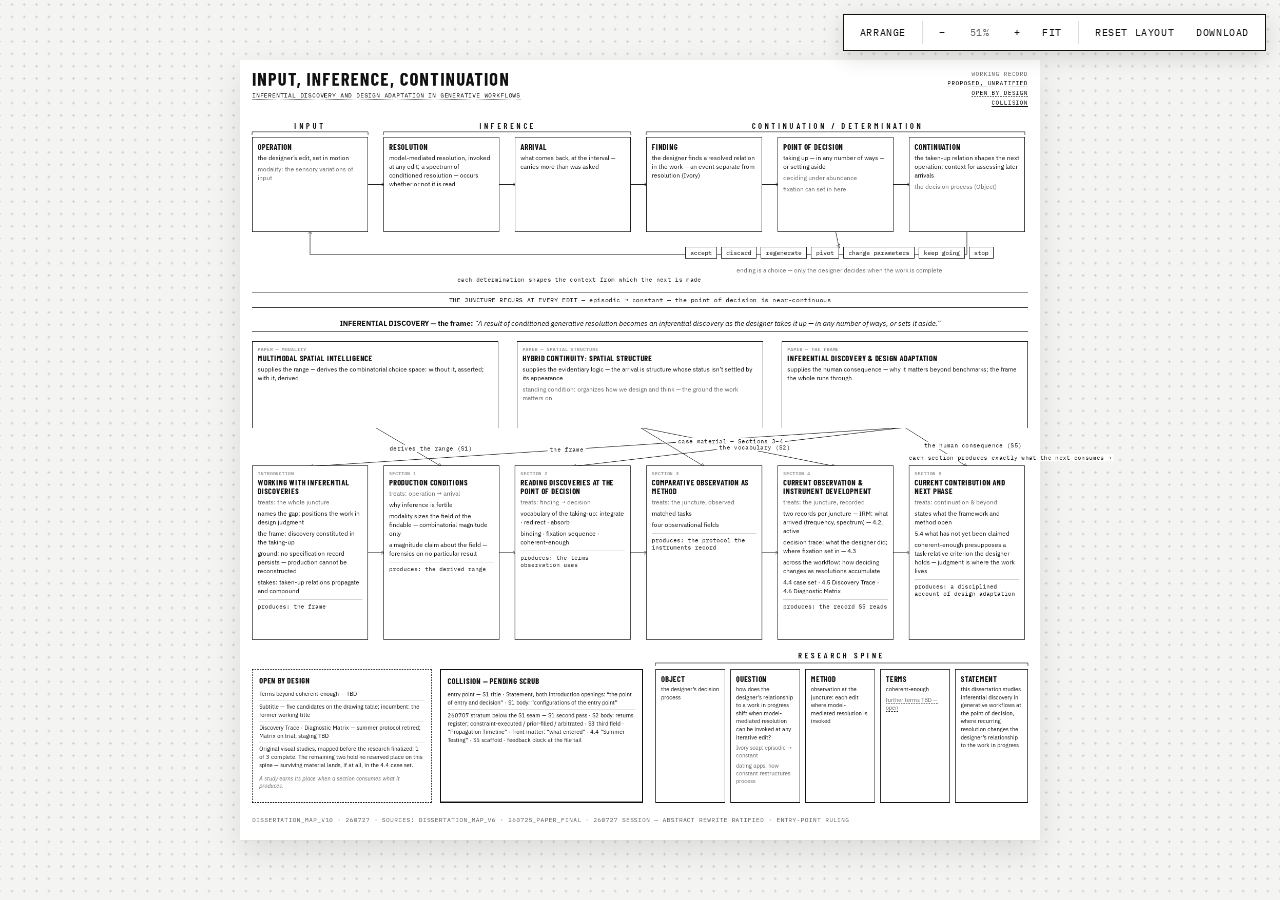
==== commit ec9e2345: "Remove instruction box; enlarge type scale for presentation - Delete the floating help/instruction c" ====
--- a/dissertation-map/dissertation_map_editable.html
+++ b/dissertation-map/dissertation_map_editable.html
@@ -23,54 +23,54 @@
   }
   #viewport.panning{cursor:grabbing}
   #world{transform-origin:0 0;position:absolute;left:0;top:0;will-change:transform}
-  #stage{position:relative;width:1560px;height:1372px;background:#fff;box-shadow:0 1px 0 rgba(0,0,0,.04),0 24px 60px rgba(0,0,0,.10)}
-  #wires{position:absolute;inset:0;width:1560px;height:1372px;pointer-events:none;overflow:visible}
+  #stage{position:relative;width:1560px;height:1520px;background:#fff;box-shadow:0 1px 0 rgba(0,0,0,.04),0 24px 60px rgba(0,0,0,.10)}
+  #wires{position:absolute;inset:0;width:1560px;height:1520px;pointer-events:none;overflow:visible}
   #wires line,#wires path{stroke:#111;stroke-width:1;fill:none}
 
   .abs{position:absolute}
   .box{border:1px solid #111;background:#fff;padding:9px 10px}
-  .box h3{font-family:"Barlow Condensed",sans-serif;font-weight:700;text-transform:uppercase;font-size:13.5px;letter-spacing:.05em;line-height:1.1}
-  .box h4{font-family:"IBM Plex Mono",monospace;font-size:8px;letter-spacing:.1em;text-transform:uppercase;color:#999;margin-bottom:3px}
-  .box p{font-size:10.5px;line-height:1.4;margin-top:5px}
+  .box h3{font-family:"Barlow Condensed",sans-serif;font-weight:700;text-transform:uppercase;font-size:15.5px;letter-spacing:.05em;line-height:1.1}
+  .box h4{font-family:"IBM Plex Mono",monospace;font-size:9px;letter-spacing:.1em;text-transform:uppercase;color:#999;margin-bottom:3px}
+  .box p{font-size:12px;line-height:1.42;margin-top:5px}
   .box p.sub{color:#666}
-  .box .produces{font-family:"IBM Plex Mono",monospace;font-size:9px;margin-top:8px;padding-top:6px;border-top:1px solid #ccc}
-
-  h1{font-family:"Barlow Condensed",sans-serif;font-weight:700;text-transform:uppercase;font-size:32px;letter-spacing:.06em;line-height:1}
-  .subtitle{font-family:"IBM Plex Mono",monospace;font-size:10px;letter-spacing:.07em;text-transform:uppercase;margin-top:7px}
+  .box .produces{font-family:"IBM Plex Mono",monospace;font-size:10.5px;margin-top:8px;padding-top:6px;border-top:1px solid #ccc}
+
+  h1{font-family:"Barlow Condensed",sans-serif;font-weight:700;text-transform:uppercase;font-size:36px;letter-spacing:.06em;line-height:1}
+  .subtitle{font-family:"IBM Plex Mono",monospace;font-size:11.5px;letter-spacing:.07em;text-transform:uppercase;margin-top:7px}
   .epigraph{font-size:12px;color:#666;font-style:italic;margin-top:8px;white-space:nowrap}
 
-  .legend{display:flex;flex-direction:column;gap:4px;align-items:flex-end;font-family:"IBM Plex Mono",monospace;font-size:9px;letter-spacing:.08em;text-transform:uppercase;color:#666}
+  .legend{display:flex;flex-direction:column;gap:4px;align-items:flex-end;font-family:"IBM Plex Mono",monospace;font-size:10.5px;letter-spacing:.08em;text-transform:uppercase;color:#666}
   .legend .proposed,.legend .open,.legend .collision{color:#111}
 
   .proposed{border-bottom:1px dotted #111}
   .open{border-bottom:1px dashed #111}
   .collision{border-bottom:2px solid #111}
 
-  .territory{font-family:"Barlow Condensed",sans-serif;font-weight:600;text-transform:uppercase;font-size:14px;letter-spacing:.34em;color:#111;text-align:center}
-
-  .verb{border:1px solid #111;background:#fff;font-family:"IBM Plex Mono",monospace;font-size:10.5px;padding:3px 9px}
-  .rider{font-size:10.5px;color:#666;text-align:center}
-  .wire-label{font-family:"IBM Plex Mono",monospace;font-size:9px;letter-spacing:.03em;background:#fff;padding:0 4px;white-space:nowrap}
-
-  .banner{border-top:1px solid #111;border-bottom:1px solid #111;text-align:center;font-family:"IBM Plex Mono",monospace;font-size:10.5px;letter-spacing:.05em;padding:7px 12px;background:#fff}
-  .banner.frame{font-family:"IBM Plex Sans",sans-serif;font-size:12px;letter-spacing:0}
+  .territory{font-family:"Barlow Condensed",sans-serif;font-weight:600;text-transform:uppercase;font-size:16px;letter-spacing:.34em;color:#111;text-align:center}
+
+  .verb{border:1px solid #111;background:#fff;font-family:"IBM Plex Mono",monospace;font-size:12px;padding:3px 9px}
+  .rider{font-size:12px;color:#666;text-align:center}
+  .wire-label{font-family:"IBM Plex Mono",monospace;font-size:10.5px;letter-spacing:.03em;background:#fff;padding:0 4px;white-space:nowrap}
+
+  .banner{border-top:1px solid #111;border-bottom:1px solid #111;text-align:center;font-family:"IBM Plex Mono",monospace;font-size:12px;letter-spacing:.05em;padding:7px 12px;background:#fff}
+  .banner.frame{font-family:"IBM Plex Sans",sans-serif;font-size:13.5px;letter-spacing:0}
   .banner.frame .fixed{font-style:italic}
 
   .panel{background:#fff;padding:11px 13px}
   .panel.p-open{border:1px dashed #111}
   .panel.p-collision{border:2px solid #111}
-  .panel h3{font-family:"Barlow Condensed",sans-serif;font-weight:700;text-transform:uppercase;font-size:13.5px;letter-spacing:.05em;margin-bottom:6px}
+  .panel h3{font-family:"Barlow Condensed",sans-serif;font-weight:700;text-transform:uppercase;font-size:15.5px;letter-spacing:.05em;margin-bottom:6px}
   .panel ul{list-style:none}
-  .panel li{font-size:9.5px;padding:4px 0;border-bottom:1px solid #ddd;line-height:1.45}
+  .panel li{font-size:11px;padding:4px 0;border-bottom:1px solid #ddd;line-height:1.45}
   .panel li:last-child{border-bottom:none}
-  .panel .test{font-style:italic;color:#666;margin-top:6px;font-size:9.5px}
-
-  .spine-label{font-family:"Barlow Condensed",sans-serif;font-weight:600;text-transform:uppercase;font-size:14px;letter-spacing:.34em}
-  .spine-box p{font-size:9.5px}
-  .spine-box .sub{font-size:9px}
-
-  footer.abs p{font-size:10.5px;color:#666}
-  .version{font-family:"IBM Plex Mono",monospace;font-size:8.5px;letter-spacing:.08em;text-transform:uppercase;color:#999;margin-top:8px}
+  .panel .test{font-style:italic;color:#666;margin-top:6px;font-size:11px}
+
+  .spine-label{font-family:"Barlow Condensed",sans-serif;font-weight:600;text-transform:uppercase;font-size:16px;letter-spacing:.34em}
+  .spine-box p{font-size:11px}
+  .spine-box .sub{font-size:10.5px}
+
+  footer.abs p{font-size:11.5px;color:#666}
+  .version{font-family:"IBM Plex Mono",monospace;font-size:9.5px;letter-spacing:.08em;text-transform:uppercase;color:#999;margin-top:8px}
 
   /* ── interaction affordances ─────────────────────────────────── */
   .draggable{transition:transform .13s cubic-bezier(.34,1.56,.64,1), box-shadow .13s ease}
@@ -99,16 +99,6 @@
   #bar .sep{width:1px;align-self:stretch;background:#ddd;margin:0 2px}
   #bar .zoomlbl{min-width:40px;text-align:center;color:#666}
 
-  #hint{
-    position:fixed;left:14px;bottom:14px;z-index:50;max-width:340px;
-    background:#fff;border:1px solid #111;padding:9px 11px;
-    font-family:"IBM Plex Mono",monospace;font-size:9.5px;line-height:1.6;letter-spacing:.03em;color:#333;
-    box-shadow:0 6px 22px rgba(0,0,0,.14);
-  }
-  #hint b{color:#111}
-  #hint .close{position:absolute;top:5px;right:8px;cursor:pointer;color:#999;border:none;background:none;font:inherit}
-  #hint.hidden{display:none}
-
   #toast{
     position:fixed;left:50%;bottom:18px;transform:translateX(-50%);z-index:60;
     background:#111;color:#fff;padding:7px 14px;font-family:"IBM Plex Mono",monospace;
@@ -118,7 +108,7 @@
 
   body.mode-view #bar .arrange-only{display:none}
 
-  @media print{#bar,#hint,#toast{display:none}#viewport{position:static;overflow:visible;background:#fff}#world{transform:none!important}#stage{box-shadow:none}}
+  @media print{#bar,#toast{display:none}#viewport{position:static;overflow:visible;background:#fff}#world{transform:none!important}#stage{box-shadow:none}}
 </style>
 </head>
 <body class="mode-arrange">
@@ -136,15 +126,6 @@
   <button id="downloadBtn" title="Download a standalone copy with the current layout">download</button>
 </div>
 
-<!-- ── help card ────────────────────────────────────────────────── -->
-<div id="hint">
-  <button class="close" onclick="document.getElementById('hint').classList.add('hidden')">×</button>
-  <b>Drag empty space</b> to pan (flick to coast) · <b>scroll / pinch</b> to zoom<br>
-  <b>Drag a box</b> — it springs, neighbors nudge aside, lines flex<br>
-  <b>Double-click</b> a box to edit its text · <b>Esc</b> to finish<br>
-  Edits auto-save in this browser · <b>Download</b> for a standalone copy
-</div>
-
 <div id="toast"></div>
 
 <!-- ── canvas ───────────────────────────────────────────────────── -->
@@ -153,7 +134,7 @@
 <div id="stage">
 
 <!-- WIRES: brackets + connectors are regenerated from live box positions -->
-<svg id="wires" viewBox="0 0 1560 1372" xmlns="http://www.w3.org/2000/svg" aria-hidden="true">
+<svg id="wires" viewBox="0 0 1560 1520" xmlns="http://www.w3.org/2000/svg" aria-hidden="true">
   <defs>
     <marker id="arr" viewBox="0 0 10 10" refX="9" refY="5" markerWidth="7" markerHeight="7" orient="auto-start-reverse">
       <path d="M0,0 L10,5 L0,10 z" fill="#111"/>
@@ -249,7 +230,7 @@
 <div id="wl-consume" class="abs wire-label draggable" style="left:1300px;top:768px">each section produces exactly what the next consumes →</div>
 
 <!-- ═══ SECTIONS ROW ═══ -->
-<div id="intro" class="abs box draggable" style="left:24px;top:790px;width:226px;height:250px">
+<div id="intro" class="abs box draggable" style="left:24px;top:790px;width:226px;height:340px">
   <h4>Introduction</h4>
   <h3>Working with Inferential Discoveries</h3>
   <p class="sub">treats: the whole juncture</p>
@@ -259,7 +240,7 @@
   <p>stakes: taken-up relations propagate and compound</p>
   <div class="produces">produces: the frame</div>
 </div>
-<div id="s1" class="abs box draggable" style="left:280px;top:790px;width:226px;height:250px">
+<div id="s1" class="abs box draggable" style="left:280px;top:790px;width:226px;height:340px">
   <h4>Section 1</h4>
   <h3>Production Conditions</h3>
   <p class="sub">treats: operation → arrival</p>
@@ -268,7 +249,7 @@
   <p>a magnitude claim about the field — forensics on no particular result</p>
   <div class="produces">produces: the derived range</div>
 </div>
-<div id="s2" class="abs box draggable" style="left:536px;top:790px;width:226px;height:250px">
+<div id="s2" class="abs box draggable" style="left:536px;top:790px;width:226px;height:340px">
   <h4>Section 2</h4>
   <h3>Reading Discoveries at the Point of Decision</h3>
   <p class="sub">treats: finding → decision</p>
@@ -276,7 +257,7 @@
   <p>binding · fixation sequence · coherent-enough</p>
   <div class="produces">produces: the terms observation uses</div>
 </div>
-<div id="s3" class="abs box draggable" style="left:792px;top:790px;width:226px;height:250px">
+<div id="s3" class="abs box draggable" style="left:792px;top:790px;width:226px;height:340px">
   <h4>Section 3</h4>
   <h3>Comparative Observation as Method</h3>
   <p class="sub">treats: the juncture, observed</p>
@@ -284,7 +265,7 @@
   <p>four observational fields</p>
   <div class="produces">produces: the protocol the instruments record</div>
 </div>
-<div id="s4" class="abs box draggable" style="left:1048px;top:790px;width:226px;height:250px">
+<div id="s4" class="abs box draggable" style="left:1048px;top:790px;width:226px;height:340px">
   <h4>Section 4</h4>
   <h3>Current Observation &amp; Instrument Development</h3>
   <p class="sub">treats: the juncture, recorded</p>
@@ -294,7 +275,7 @@
   <p>4.4 case set · 4.5 Discovery Trace · 4.6 Diagnostic Matrix</p>
   <div class="produces">produces: the record S5 reads</div>
 </div>
-<div id="s5" class="abs box draggable" style="left:1304px;top:790px;width:226px;height:250px">
+<div id="s5" class="abs box draggable" style="left:1304px;top:790px;width:226px;height:340px">
   <h4>Section 5</h4>
   <h3>Current Contribution and Next Phase</h3>
   <p class="sub">treats: continuation &amp; beyond</p>
@@ -305,7 +286,7 @@
 </div>
 
 <!-- ═══ STATUS PANELS ═══ -->
-<div id="panel-open" class="abs panel p-open draggable" style="left:24px;top:1075px;width:350px;height:238px">
+<div id="panel-open" class="abs panel p-open draggable" style="left:24px;top:1187px;width:350px;height:260px">
   <h3>Open by Design</h3>
   <ul>
     <li>Terms beyond coherent-enough — TBD</li>
@@ -315,7 +296,7 @@
   </ul>
   <p class="test">A study earns its place when a section consumes what it produces.</p>
 </div>
-<div id="panel-collision" class="abs panel p-collision draggable" style="left:390px;top:1075px;width:396px;height:238px">
+<div id="panel-collision" class="abs panel p-collision draggable" style="left:390px;top:1187px;width:396px;height:260px">
   <h3>Collision — Pending Scrub</h3>
   <ul>
     <li>entry point — S1 title · Statement, both introduction openings: &ldquo;the point of entry and decision&rdquo; · S1 body: &ldquo;configurations of the entry point&rdquo;</li>
@@ -324,33 +305,33 @@
 </div>
 
 <!-- ═══ RESEARCH SPINE ═══ -->
-<div id="spine-label" class="abs spine-label draggable" style="left:810px;top:1038px;width:726px;text-align:center">Research Spine</div>
-<div id="object" class="abs box spine-box draggable" style="left:810px;top:1075px;width:136px;height:238px">
+<div id="spine-label" class="abs spine-label draggable" style="left:810px;top:1150px;width:726px;text-align:center">Research Spine</div>
+<div id="object" class="abs box spine-box draggable" style="left:810px;top:1187px;width:136px;height:260px">
   <h3>Object</h3>
   <p>the designer&rsquo;s decision process</p>
 </div>
-<div id="question" class="abs box spine-box draggable" style="left:956px;top:1075px;width:136px;height:238px">
+<div id="question" class="abs box spine-box draggable" style="left:956px;top:1187px;width:136px;height:260px">
   <h3>Question</h3>
   <p>how does the designer&rsquo;s relationship to a work in progress shift when model-mediated resolution can be invoked at any iterative edit?</p>
   <p class="sub">Ivory soap: episodic → constant</p>
   <p class="sub">dating apps: how constant restructures process</p>
 </div>
-<div id="method" class="abs box spine-box draggable" style="left:1102px;top:1075px;width:136px;height:238px">
+<div id="method" class="abs box spine-box draggable" style="left:1102px;top:1187px;width:136px;height:260px">
   <h3>Method</h3>
   <p>observation at the juncture: each edit where model-mediated resolution is invoked</p>
 </div>
-<div id="terms" class="abs box spine-box draggable" style="left:1248px;top:1075px;width:136px;height:238px">
+<div id="terms" class="abs box spine-box draggable" style="left:1248px;top:1187px;width:136px;height:260px">
   <h3>Terms</h3>
   <p>coherent-enough</p>
   <p class="sub"><span class="open">further terms TBD — open</span></p>
 </div>
-<div id="statement" class="abs box spine-box draggable" style="left:1394px;top:1075px;width:142px;height:238px">
+<div id="statement" class="abs box spine-box draggable" style="left:1394px;top:1187px;width:142px;height:260px">
   <h3>Statement</h3>
   <p>this dissertation studies inferential discovery in generative workflows at the point of decision, where recurring resolution changes the designer&rsquo;s relationship to the work in progress</p>
 </div>
 
 <!-- ═══ FOOTER ═══ -->
-<footer id="footer" class="abs draggable" style="left:24px;top:1332px;width:1512px">
+<footer id="footer" class="abs draggable" style="left:24px;top:1465px;width:1512px">
   <p class="version">dissertation_map_v10 · 260727 · sources: dissertation_map_v6 · 260725_PAPER_FINAL · 260727 session — abstract rewrite ratified · entry-point ruling</p>
 </footer>
 
@@ -362,7 +343,7 @@
 (function(){
   "use strict";
 
-  const STORE_KEY = 'dissertation_map_edits_v1';
+  const STORE_KEY = 'dissertation_map_edits_v2';
   const stage    = document.getElementById('stage');
   const world    = document.getElementById('world');
   const viewport = document.getElementById('viewport');
@@ -568,8 +549,8 @@
   }
   function fit(){
     const pad = 60, vw = viewport.clientWidth - pad*2, vh = viewport.clientHeight - pad*2;
-    const s = Math.max(MIN_S, Math.min(MAX_S, Math.min(vw/1560, vh/1372)));
-    cam.s = s; cam.x = (viewport.clientWidth - 1560*s)/2; cam.y = (viewport.clientHeight - 1372*s)/2; applyCam();
+    const s = Math.max(MIN_S, Math.min(MAX_S, Math.min(vw/1560, vh/1520)));
+    cam.s = s; cam.x = (viewport.clientWidth - 1560*s)/2; cam.y = (viewport.clientHeight - 1520*s)/2; applyCam();
   }
   viewport.addEventListener('wheel', e=>{
     e.preventDefault();
